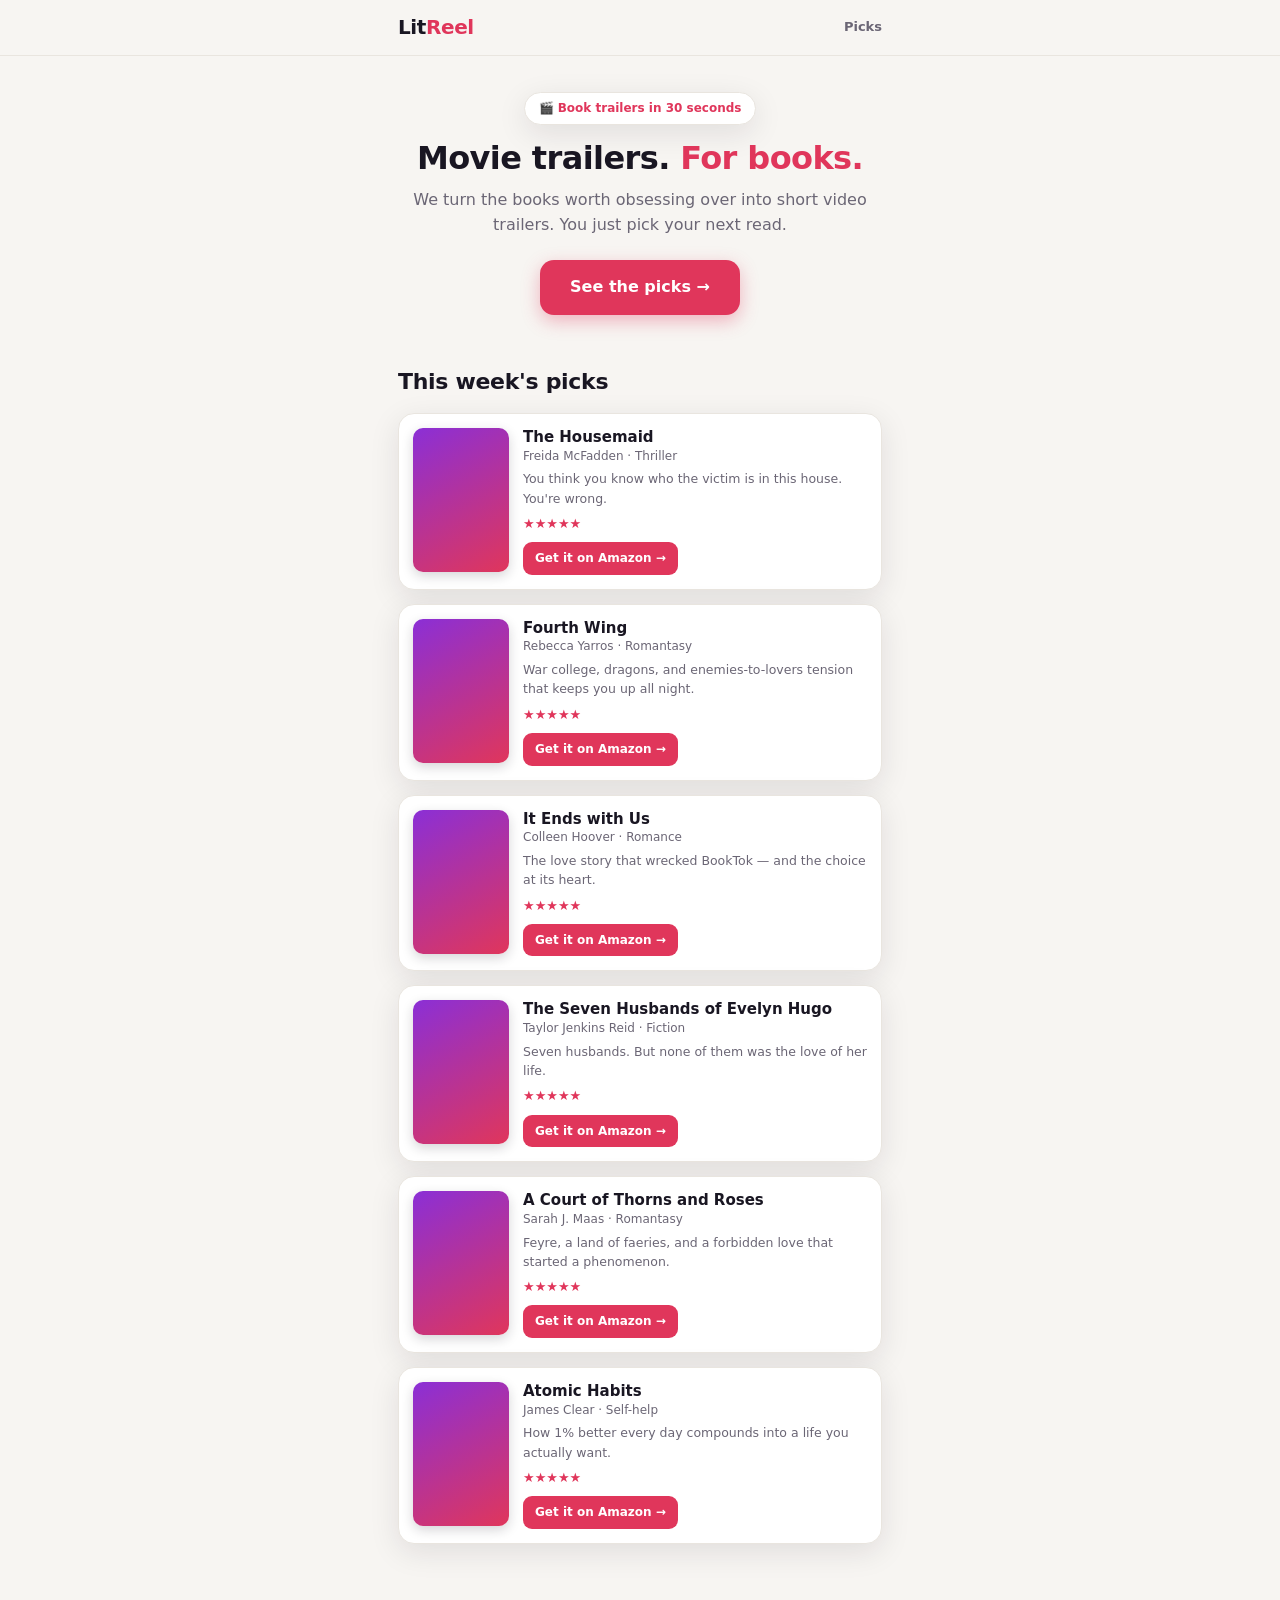
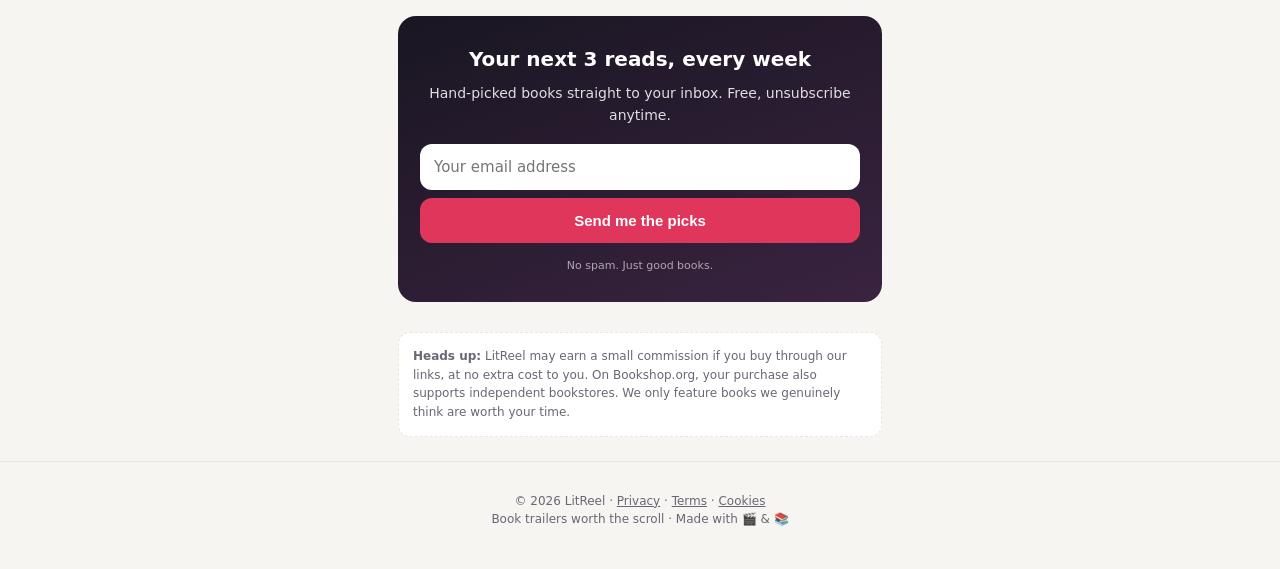
==== public/index.html @ e2783924 "Add English legal pages (privacy, terms, cookies) + cookie banner; LitReel palette Co-Authored-By: C" ====
<!DOCTYPE html>
<html lang="en">
<head>
<meta charset="UTF-8">
<meta name="viewport" content="width=device-width, initial-scale=1.0">
<title>LitReel — Movie trailers. For books.</title>
<meta name="description" content="Short video trailers for books. Find your next obsession — from viral BookTok hits to hidden gems.">
<style>
  :root{
    --bg:#f7f5f2; --ink:#191622; --muted:#6b6675; --card:#ffffff;
    --accent:#e0365b; --accent-2:#8b2fd6; --line:#e9e5df;
    --shadow:0 8px 30px rgba(25,20,35,.10);
    --radius:18px; --font:'Segoe UI',system-ui,-apple-system,sans-serif;
  }
  *{box-sizing:border-box;margin:0;padding:0}
  body{font-family:var(--font);background:var(--bg);color:var(--ink);line-height:1.55;-webkit-font-smoothing:antialiased}
  .wrap{max-width:520px;margin:0 auto;padding:0 18px}
  header{position:sticky;top:0;z-index:20;background:rgba(247,245,242,.92);backdrop-filter:blur(8px);border-bottom:1px solid var(--line)}
  .nav{display:flex;align-items:center;justify-content:space-between;padding:12px 18px;max-width:520px;margin:0 auto}
  .logo{font-weight:800;font-size:20px;letter-spacing:-.4px}
  .logo span{color:var(--accent)}
  .nav a{font-size:13px;color:var(--muted);text-decoration:none;font-weight:600}
  .hero{text-align:center;padding:36px 0 22px}
  .badge{display:inline-block;background:#fff;border:1px solid var(--line);color:var(--accent);font-size:12px;font-weight:700;padding:6px 14px;border-radius:999px;margin-bottom:16px;box-shadow:var(--shadow)}
  h1{font-size:32px;line-height:1.12;letter-spacing:-.6px;margin-bottom:12px}
  h1 em{color:var(--accent);font-style:normal}
  .sub{color:var(--muted);font-size:16px;margin-bottom:22px}
  .cta{display:inline-block;background:var(--accent);color:#fff;text-decoration:none;font-weight:700;font-size:16px;padding:15px 30px;border-radius:14px;box-shadow:0 6px 18px rgba(224,54,91,.35);transition:transform .15s}
  .cta:active{transform:scale(.97)}
  section{padding:28px 0}
  .sec-title{font-size:22px;letter-spacing:-.3px;margin-bottom:14px}
  #video-grid blockquote{margin:0 auto 18px}
  .book{display:flex;gap:14px;background:var(--card);border:1px solid var(--line);border-radius:16px;padding:14px;margin-bottom:14px;box-shadow:var(--shadow)}
  .cover{width:96px;height:144px;border-radius:10px;flex-shrink:0;background:linear-gradient(150deg,var(--accent-2),var(--accent));display:flex;align-items:center;justify-content:center;color:#fff;font-size:26px;overflow:hidden;box-shadow:0 4px 12px rgba(25,20,35,.18)}
  .cover img{width:100%;height:100%;object-fit:cover;display:block}
  .book-info{flex:1;display:flex;flex-direction:column}
  .book-info h4{font-size:15px;line-height:1.25}
  .book-info .author{font-size:12px;color:var(--muted);margin-bottom:4px}
  .book-info .blurb{font-size:12.5px;color:var(--muted);margin-bottom:6px}
  .stars{color:var(--accent);font-size:13px;margin-bottom:8px}
  .merchant-row{display:flex;flex-wrap:wrap;gap:7px;margin-top:auto}
  .buy{font-size:12px;font-weight:700;text-decoration:none;padding:7px 12px;border-radius:9px;background:var(--accent);color:#fff}
  .buy.alt{background:#fff;color:var(--accent);border:1px solid var(--accent)}
  .capture{background:linear-gradient(160deg,#191622,#3a2340);color:#fff;border-radius:var(--radius);padding:28px 22px;text-align:center;margin:30px 0}
  .capture h3{font-size:20px;margin-bottom:8px}
  .capture p{font-size:14px;opacity:.85;margin-bottom:18px}
  .form{display:flex;gap:8px;flex-direction:column}
  .form input{padding:14px;border-radius:12px;border:none;font-size:15px;font-family:inherit}
  .form button{padding:14px;border-radius:12px;border:none;background:var(--accent);color:#fff;font-weight:700;font-size:15px;cursor:pointer}
  .form small{opacity:.6;font-size:11px;margin-top:6px}
  .disclosure{background:#fff;border:1px dashed var(--line);border-radius:12px;padding:14px;font-size:12px;color:var(--muted);margin:24px 0}
  footer{text-align:center;padding:30px 0 40px;color:var(--muted);font-size:12px;border-top:1px solid var(--line)}
  footer a{color:var(--muted)}
  .loading{text-align:center;color:var(--muted);font-size:14px;padding:20px}
</style>
</head>
<body>
<header>
  <div class="nav">
    <div class="logo">Lit<span>Reel</span></div>
    <a href="#picks">Picks</a>
  </div>
</header>

<div class="wrap">

  <div class="hero">
    <span class="badge">🎬 Book trailers in 30 seconds</span>
    <h1>Movie trailers. <em>For books.</em></h1>
    <p class="sub">We turn the books worth obsessing over into short video trailers. You just pick your next read.</p>
    <a href="#picks" class="cta">See the picks →</a>
  </div>

  <section id="videos" style="display:none">
    <h2 class="sec-title">🎬 Latest trailers</h2>
    <div id="video-grid"></div>
  </section>

  <section id="picks">
    <h2 class="sec-title">This week's picks</h2>
    <div id="book-grid"><div class="loading">Loading picks…</div></div>
  </section>

  <div class="capture">
    <h3>Your next 3 reads, every week</h3>
    <p>Hand-picked books straight to your inbox. Free, unsubscribe anytime.</p>
    <form class="form" id="lead-form">
      <input type="email" id="lead-email" placeholder="Your email address" required>
      <button type="submit">Send me the picks</button>
      <small>No spam. Just good books.</small>
    </form>
  </div>

  <div class="disclosure">
    <strong>Heads up:</strong> LitReel may earn a small commission if you buy through our links, at no extra cost to you. On Bookshop.org, your purchase also supports independent bookstores. We only feature books we genuinely think are worth your time.
  </div>

</div>

<footer>
  <div class="wrap">
    © 2026 LitReel · <a href="/privacy">Privacy</a> · <a href="/terms">Terms</a> · <a href="/cookies">Cookies</a><br>
    Book trailers worth the scroll · Made with 🎬 &amp; 📚
  </div>
</footer>

<script type="module">
import { loadBooks, saveLead } from './js/books.js';
import { buyLinks } from './js/affiliate.js';

const grid = document.getElementById('book-grid');
const stars = n => '★★★★★☆☆☆☆☆'.slice(5 - n, 10 - n);

function renderBook(b){
  const buttons = buyLinks(b).map(l =>
    `<a class="buy ${l.primary ? '' : 'alt'}" href="${l.url}" target="_blank" rel="sponsored noopener">${l.label}${l.primary ? ' →' : ''}</a>`
  ).join('');
  return `<div class="book">
    <div class="cover">${b.cover ? `<img src="${b.cover}" alt="${b.title}" loading="lazy" onerror="this.remove()">` : '📚'}</div>
    <div class="book-info">
      <h4>${b.title || ''}</h4>
      <div class="author">${b.author || ''} · ${b.genre || ''}</div>
      ${b.blurb ? `<div class="blurb">${b.blurb}</div>` : ''}
      <div class="stars">${stars(b.rating || 5)}</div>
      <div class="merchant-row">${buttons}</div>
    </div>
  </div>`;
}

function renderVideos(books){
  const withV = books.filter(b => b.tiktokUrl);
  if(!withV.length) return;
  const vg = document.getElementById('video-grid');
  vg.innerHTML = withV.map(b => {
    const id = (b.tiktokUrl.split('/video/')[1] || '').split(/[?#]/)[0];
    return `<blockquote class="tiktok-embed" cite="${b.tiktokUrl}" data-video-id="${id}" style="max-width:325px;min-width:280px"><section><a href="${b.tiktokUrl}" target="_blank" rel="noopener">${b.title}</a></section></blockquote>`;
  }).join('');
  document.getElementById('videos').style.display = 'block';
  const s = document.createElement('script'); s.async = true; s.src = 'https://www.tiktok.com/embed.js'; document.body.appendChild(s);
}

try {
  const books = await loadBooks();
  grid.innerHTML = books.map(renderBook).join('');
  renderVideos(books);
} catch (e) {
  grid.innerHTML = '<div class="loading">Could not load picks.</div>';
  console.error(e);
}

document.getElementById('lead-form').addEventListener('submit', async (e) => {
  e.preventDefault();
  const btn = e.target.querySelector('button');
  const email = document.getElementById('lead-email').value.trim();
  btn.disabled = true;
  await saveLead(email);
  btn.textContent = "You're in! ✓";
});
</script>
<script src="/js/cookie-consent.js"></script>
</body>
</html>
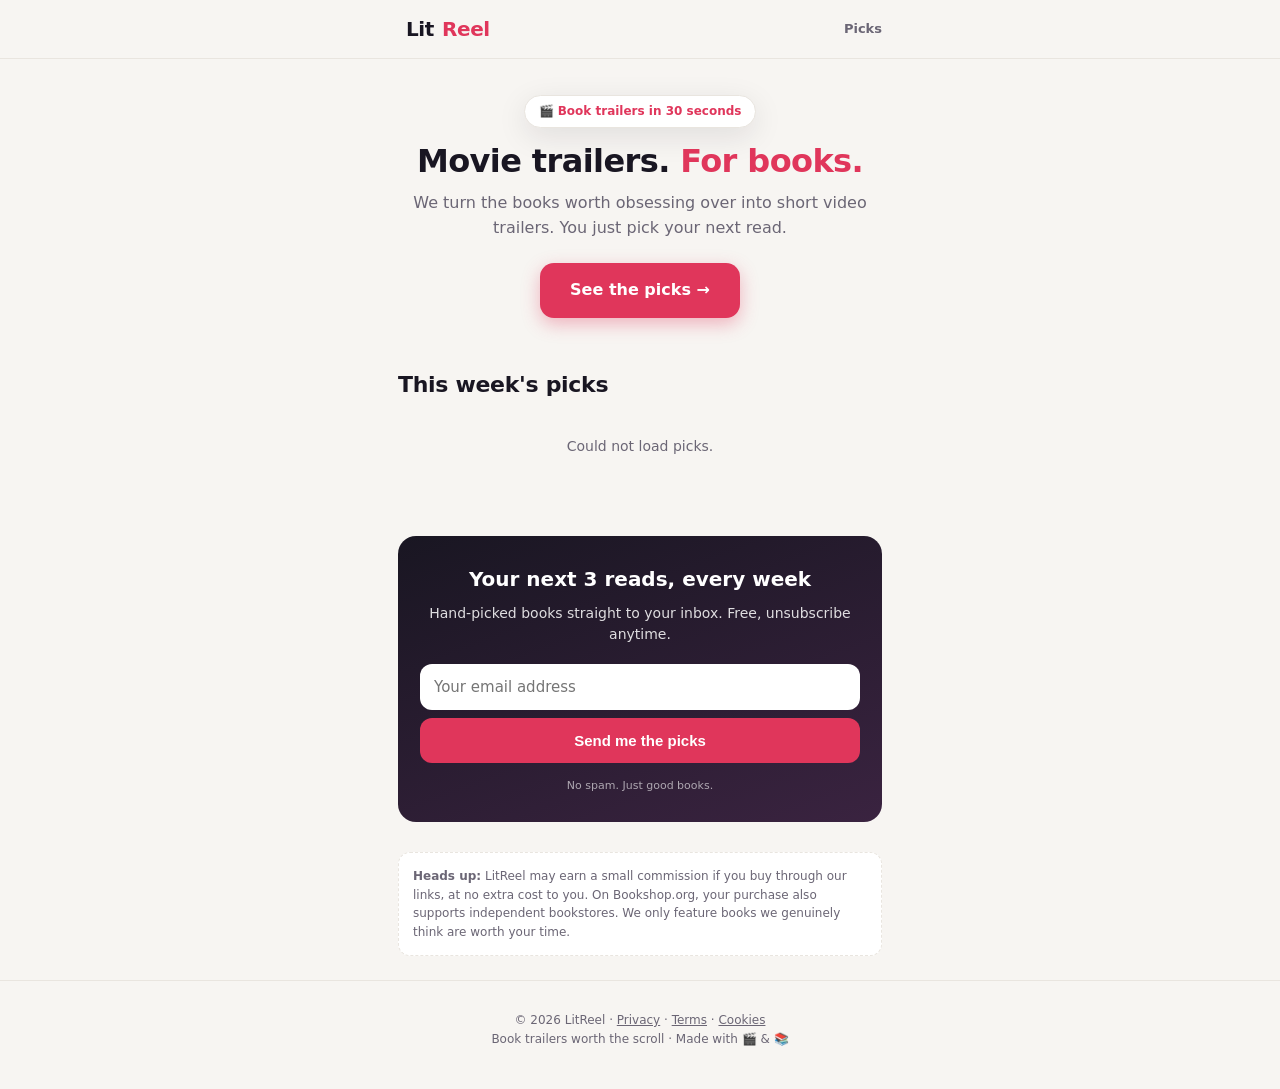
==== commit 5a340a25: "Add shared logo icon to header Co-Authored-By: Claude Opus 4.8 <noreply@anthropic.com>" ====
--- a/public/index.html
+++ b/public/index.html
@@ -17,7 +17,8 @@
   .wrap{max-width:520px;margin:0 auto;padding:0 18px}
   header{position:sticky;top:0;z-index:20;background:rgba(247,245,242,.92);backdrop-filter:blur(8px);border-bottom:1px solid var(--line)}
   .nav{display:flex;align-items:center;justify-content:space-between;padding:12px 18px;max-width:520px;margin:0 auto}
-  .logo{font-weight:800;font-size:20px;letter-spacing:-.4px}
+  .logo{font-weight:800;font-size:20px;letter-spacing:-.4px;display:flex;align-items:center;gap:8px}
+  .logo-icon{height:34px;width:auto;display:block}
   .logo span{color:var(--accent)}
   .nav a{font-size:13px;color:var(--muted);text-decoration:none;font-weight:600}
   .hero{text-align:center;padding:36px 0 22px}
@@ -57,7 +58,7 @@
 <body>
 <header>
   <div class="nav">
-    <div class="logo">Lit<span>Reel</span></div>
+    <div class="logo"><img class="logo-icon" src="/img/logo.png" alt="">Lit<span>Reel</span></div>
     <a href="#picks">Picks</a>
   </div>
 </header>
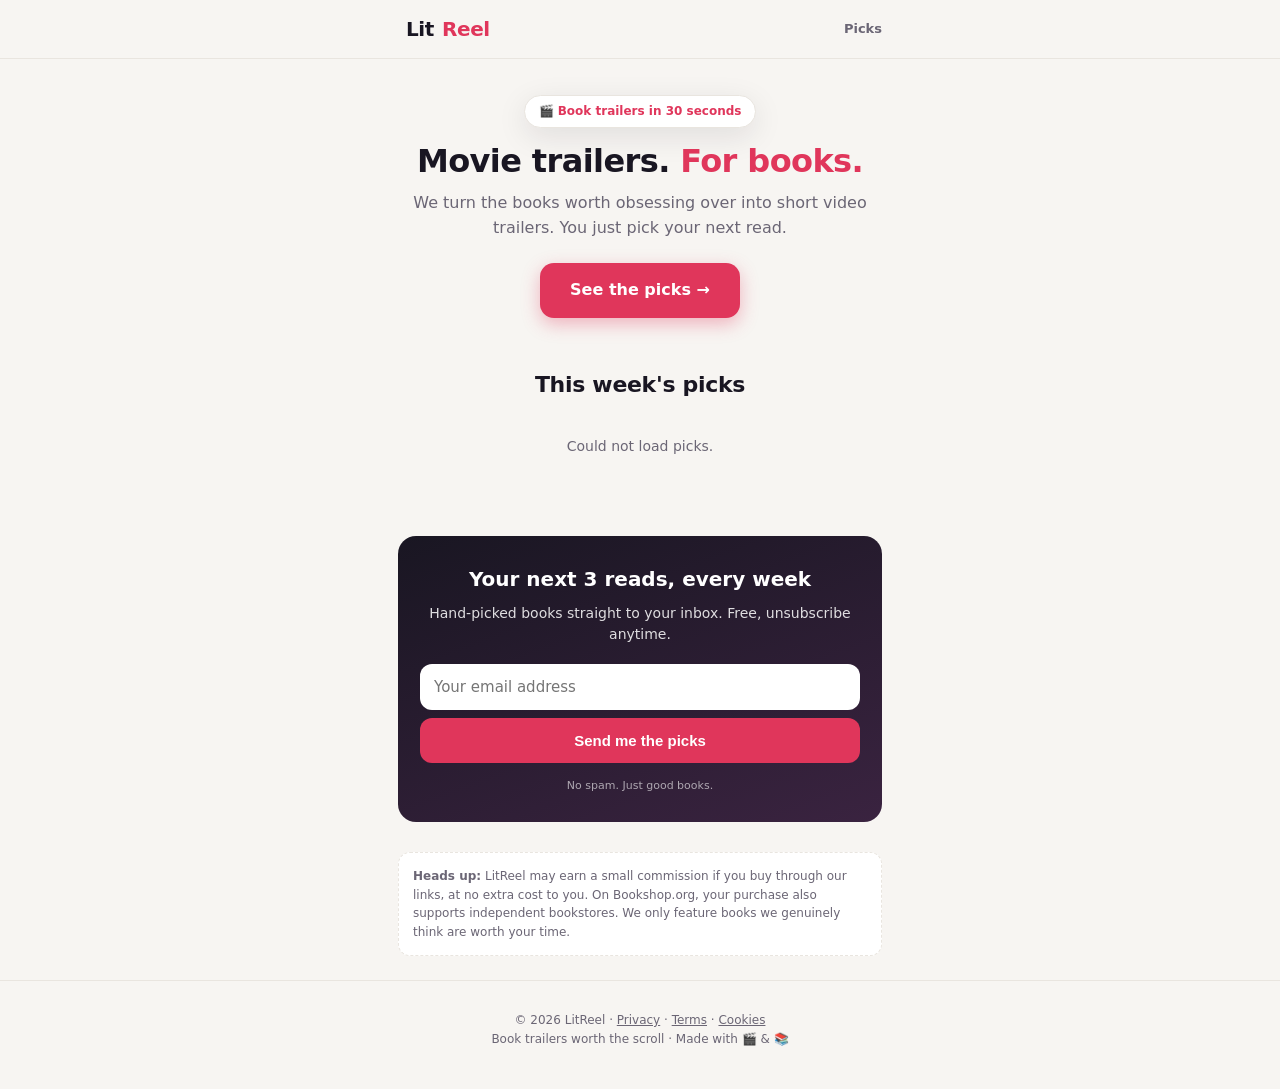
==== commit 2b6cf7ea: "Landing: 3-column book grid on desktop (match CeCarte layout) Co-Authored-By: Claude Opus 4.8 <norep" ====
--- a/public/index.html
+++ b/public/index.html
@@ -53,6 +53,24 @@
   footer{text-align:center;padding:30px 0 40px;color:var(--muted);font-size:12px;border-top:1px solid var(--line)}
   footer a{color:var(--muted)}
   .loading{text-align:center;color:var(--muted);font-size:14px;padding:20px}
+
+  /* Desktop: 3-column book grid, widened beyond the narrow column */
+  @media (min-width:760px){
+    #picks .sec-title{text-align:center}
+    #book-grid{
+      display:grid;
+      grid-template-columns:repeat(3,1fr);
+      gap:18px;
+      width:min(1040px,94vw);
+      margin-left:50%;
+      transform:translateX(-50%);
+    }
+    #book-grid .loading{grid-column:1/-1}
+    #book-grid .book{flex-direction:column;align-items:center;text-align:center;margin-bottom:0}
+    #book-grid .cover{width:120px;height:180px}
+    #book-grid .book-info{align-items:center;width:100%}
+    #book-grid .merchant-row{justify-content:center}
+  }
 </style>
 </head>
 <body>
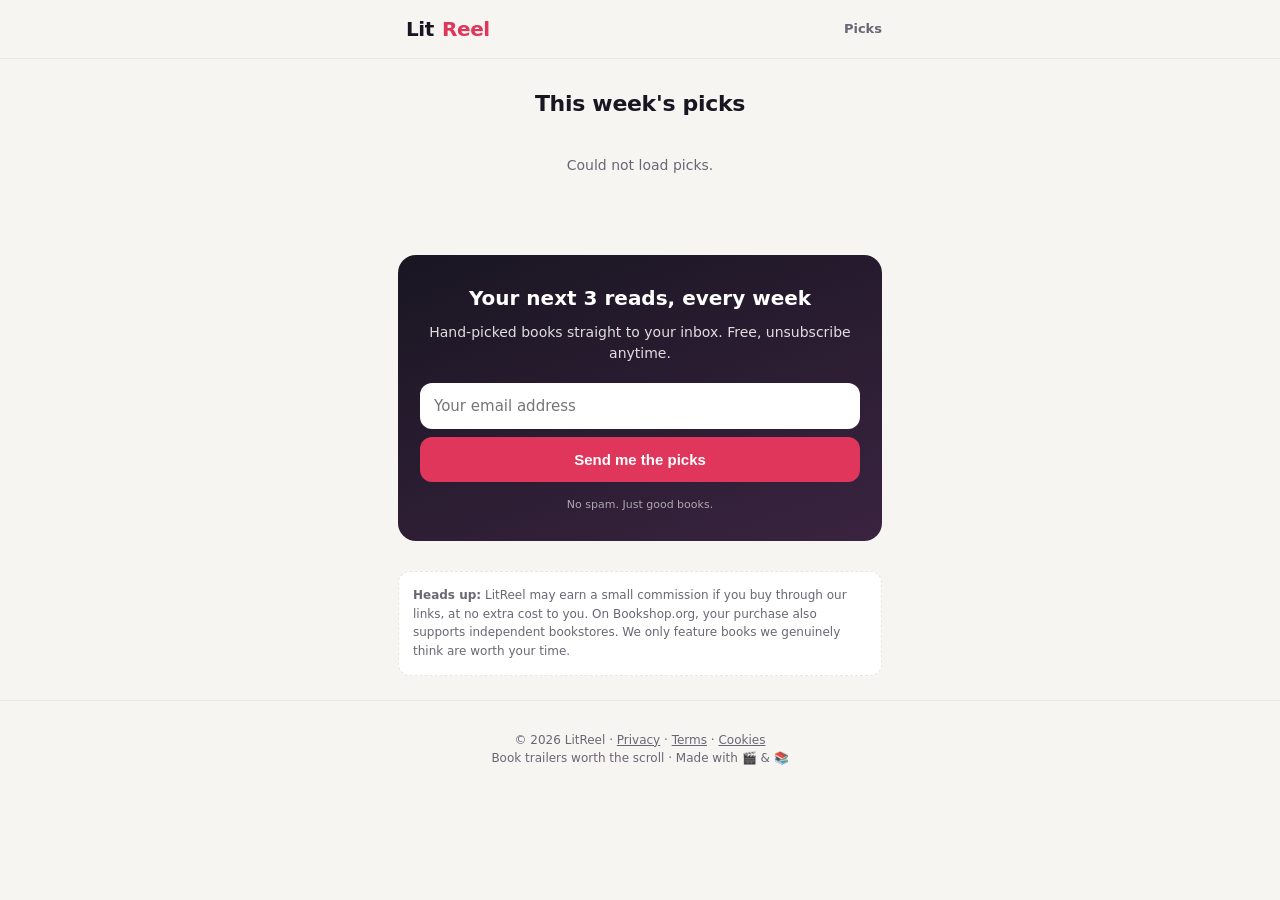
==== commit 2d117c72: "Bookshop covers + affiliate ID, drop hero section - Switch cover source to Bookshop.org Ingram CDN (" ====
--- a/public/index.html
+++ b/public/index.html
@@ -83,13 +83,6 @@
 
 <div class="wrap">
 
-  <div class="hero">
-    <span class="badge">🎬 Book trailers in 30 seconds</span>
-    <h1>Movie trailers. <em>For books.</em></h1>
-    <p class="sub">We turn the books worth obsessing over into short video trailers. You just pick your next read.</p>
-    <a href="#picks" class="cta">See the picks →</a>
-  </div>
-
   <section id="videos" style="display:none">
     <h2 class="sec-title">🎬 Latest trailers</h2>
     <div id="video-grid"></div>
@@ -124,7 +117,7 @@
 </footer>
 
 <script type="module">
-import { loadBooks, saveLead } from './js/books.js';
+import { loadBooks, saveLead, slugify } from './js/books.js';
 import { buyLinks } from './js/affiliate.js';
 
 const grid = document.getElementById('book-grid');
@@ -134,10 +127,11 @@
   const buttons = buyLinks(b).map(l =>
     `<a class="buy ${l.primary ? '' : 'alt'}" href="${l.url}" target="_blank" rel="sponsored noopener">${l.label}${l.primary ? ' →' : ''}</a>`
   ).join('');
+  const slug = slugify(b.slug || b.title || '');
   return `<div class="book">
-    <div class="cover">${b.cover ? `<img src="${b.cover}" alt="${b.title}" loading="lazy" onerror="this.remove()">` : '📚'}</div>
+    <a class="cover" href="/${slug}">${b.cover ? `<img src="${b.cover}" alt="${b.title}" loading="lazy" onerror="this.remove()">` : '📚'}</a>
     <div class="book-info">
-      <h4>${b.title || ''}</h4>
+      <h4><a href="/${slug}" style="color:inherit;text-decoration:none">${b.title || ''}</a></h4>
       <div class="author">${b.author || ''} · ${b.genre || ''}</div>
       ${b.blurb ? `<div class="blurb">${b.blurb}</div>` : ''}
       <div class="stars">${stars(b.rating || 5)}</div>
